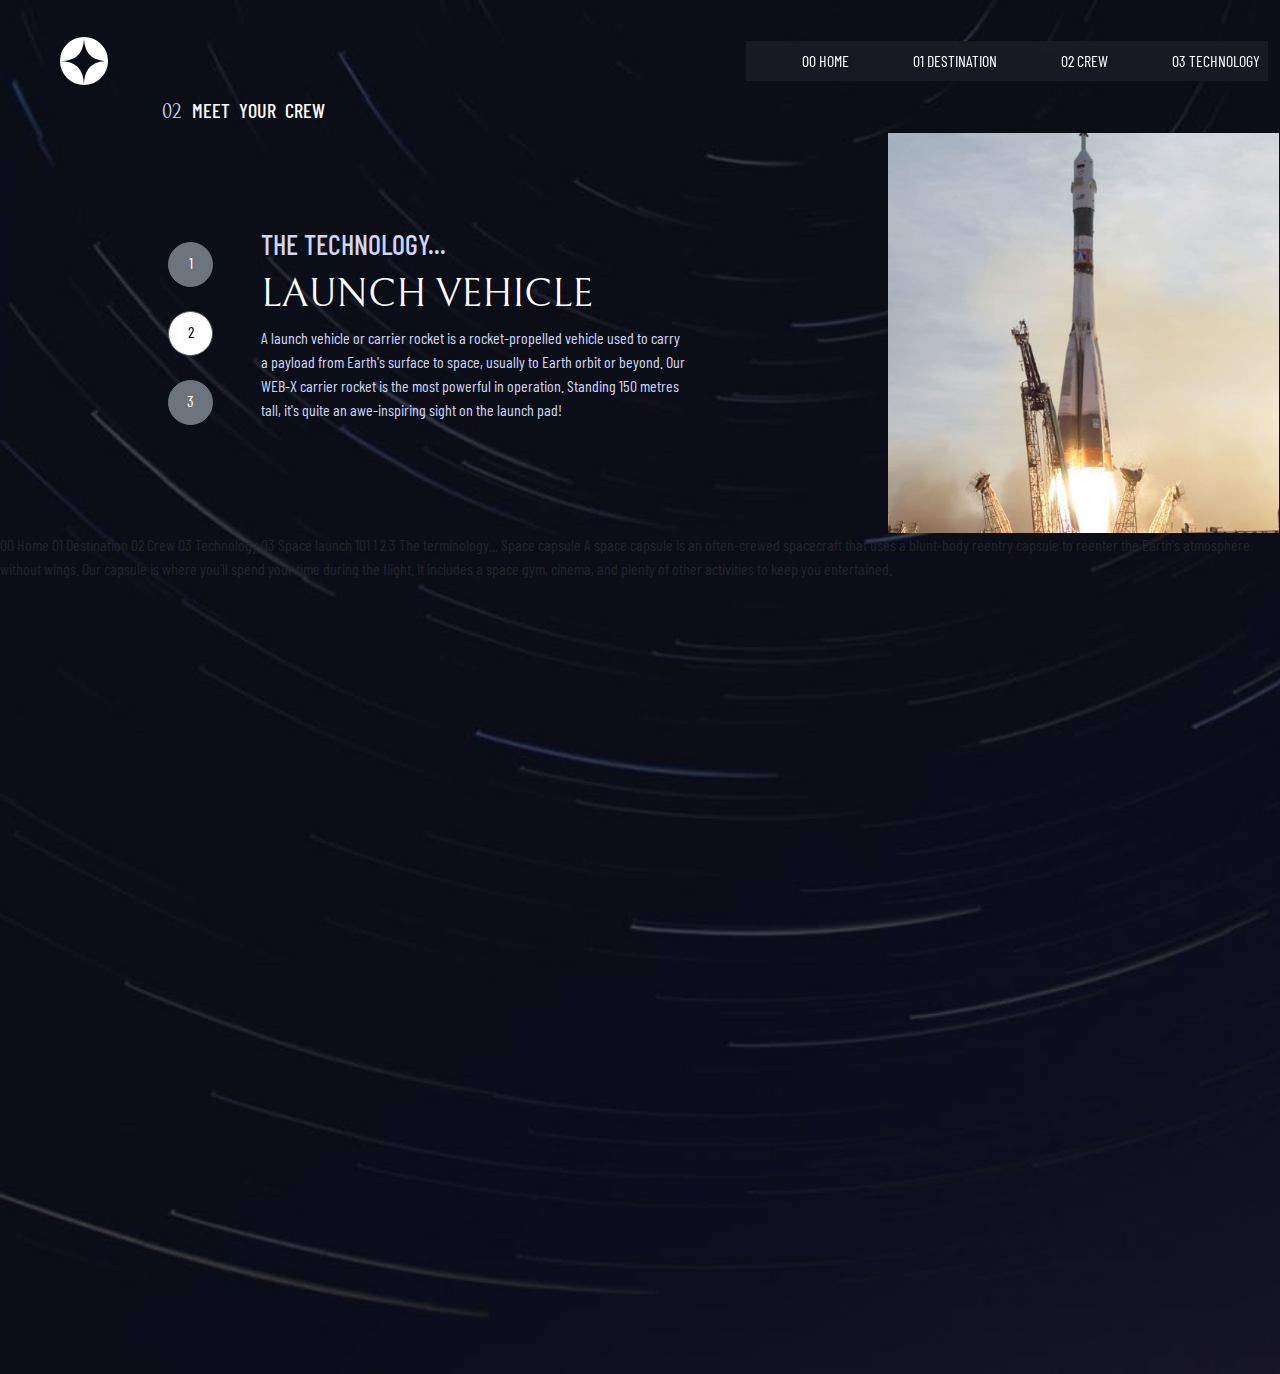
==== technology.html @ cfbf9705 "Space Tourism" ====
<!DOCTYPE html>
<html lang="en">

<head>
  <meta charset="UTF-8">
  <meta name="viewport" content="width=device-width, initial-scale=1.0">

  <link rel="icon" type="image/png" sizes="32x32" href="./assets/favicon-32x32.png">
  <link href="https://cdn.jsdelivr.net/npm/bootstrap@5.3.3/dist/css/bootstrap.min.css" rel="stylesheet">
  <script src="https://cdn.jsdelivr.net/npm/bootstrap@5.3.3/dist/js/bootstrap.bundle.min.js"></script>
  <link rel="stylesheet" href="destination.css">
  <link rel="preconnect" href="https://fonts.googleapis.com">
  <link rel="preconnect" href="https://fonts.gstatic.com" crossorigin>
  <link
    href="https://fonts.googleapis.com/css2?family=Barlow+Condensed:ital,wght@0,100;0,200;0,300;0,400;0,500;0,600;0,700;0,800;0,900;1,100;1,200;1,300;1,400;1,500;1,600;1,700;1,800;1,900&family=Barlow:ital,wght@0,100;0,200;0,300;0,400;0,500;0,600;0,700;0,800;0,900;1,100;1,200;1,300;1,400;1,500;1,600;1,700;1,800;1,900&family=Bellefair&display=swap"
    rel="stylesheet">
  <link rel="stylesheet" href="technology.css">
  <title>Frontend Mentor | Space tourism website</title>
</head>

<body>
  <!-- Offcanvas Navbar -->
  <div class="offcanvas offcanvas-end" id="offcanvasNavbar">
    <div class="offcanvas-header">
      <button type="button" class="btn-close text-white" data-bs-dismiss="offcanvas"></button>
    </div>
    <div class="offcanvas-body">
      <ul class="navbar-nav">
        <li class="nav-item"><a class="nav-link text-white" href="index.html">00 HOME</a>
        </li>
        <li class="nav-item"><a class="nav-link text-white" href="destination.html">01 DESTINATION</a></li>
        <li class="nav-item"><a class="nav-link text-white" href="crew.html">02 CREW</a></li>
        <li class="nav-item"><a class="nav-link text-white" href="technology.html">03 TECHNOLOGY</a></li>
      </ul>
    </div>
  </div>

  <!-- Main Navbar -->
  <nav class="navbar navbar-expand-sm mt-4 navbar-dark">
    <div class="container-fluid">
      <a class="navbar-brand ms-5" href="#">
        <img src="assets/shared/logo.svg" alt="Logo">
      </a>
      <button class="navbar-toggler" type="button" data-bs-toggle="offcanvas" data-bs-target="#offcanvasNavbar">
        <span class="navbar-toggler-icon"></span>
      </button>
      <div class="collapse navbar-collapse">
        <ul class="navbar-nav ms-auto ps-5 gap-5" id="nav">
          <li class="nav-item"><a class="nav-link text-white" href="index.html">00 HOME</a>
          </li>
          <li class="nav-item"><a class="nav-link text-white" href="destination.html">01 DESTINATION</a></li>
          <li class="nav-item"><a class="nav-link text-white" href="crew.html">02 CREW</a></li>
          <li class="nav-item"><a class="nav-link text-white" href="technology.html">03 TECHNOLOGY</a></li>
        </ul>
      </div>
    </div>
  </nav>

  <div class="container-fluid">
    <p id="para1" class="h5"><span id="first-para1">02 </span>MEET YOUR CREW </p>
    <div class="d-flex justify-content-end align-items-center" id="container-gap">
      <div class="d-flex align-items-center gap-5" id="border">
        <div class="gap-4 d-flex flex-column" id="techbtn">
        <a type="button" class="btn btn-secondary rounded-circle pt-2" href="#">1</a>
        <a type="button" class="btn btn-secondary rounded-circle pt-2 active" href="#">2</a>
        <a type="button" class="btn btn-secondary rounded-circle pt-2" href="#">3</a>
      </div>
      <div>
        <h3 class="para2">THE TECHNOLOGY...</h3>
        <h1 class="techname text-white">LAUNCH VEHICLE</h1>
        <p class="para3">
          A launch vehicle or carrier rocket is a rocket-propelled vehicle used to carry a payload from Earth's surface
          to space, usually to Earth orbit or beyond. Our WEB-X carrier rocket is the most powerful in operation.
          Standing 150 metres tall, it's quite an awe-inspiring sight on the launch pad!
        </p>
      </div>
      </div>
      <div>
        <img class="techimage" src="assets/technology/image-launch-vehicle-portrait.jpg">
      </div>
    </div>
  </div>

  00 Home
  01 Destination
  02 Crew
  03 Technology

  03 Space launch 101

  1
  2
  3

  The terminology...
  Space capsule

  A space capsule is an often-crewed spacecraft that uses a blunt-body reentry
  capsule to reenter the Earth's atmosphere without wings. Our capsule is where
  you'll spend your time during the flight. It includes a space gym, cinema,
  and plenty of other activities to keep you entertained.
  <script src="technology.js"></script>
</body>

</html>
---- destination.css ----
* {
    margin: 0;
    padding: 0;
    box-sizing: border-box;
}

body {
    background: url(assets/destination/background-destination-desktop.jpg);
    background-repeat: no-repeat;
    /* height:100vh; */
    background-size: cover;
    font-family: "Barlow Condensed", sans-serif;
    font-style: normal;

}

/* @media screen and (max-width:){
    
} */

#nav {
    background-color: #FFFFFF0D;
    backdrop-filter: blur(20px);
}
#offcanvasNavbar{
    background-color: #FFFFFF0D;
    backdrop-filter: blur(20px);
}
.navbar-nav .nav-link:hover{
    border-bottom: 3px solid white;
}
#para1 {
    color: #FFFFFF;
    word-spacing: 5px;
    margin-left: 150px;
    /* font-size: 35px; */
}

.destination-img {
    width: 300px;
}

#text-container {
    width: 400px;
}

#box-gap {
    gap: 150px;
}

#color {
    color: #D0D6F9;

}

#destination-name {
    font-family: "Bellefair", serif;
}

.text {
    color: #D0D6F9;
}

#details {
    color: #D0D6F9;
    margin-bottom: 0px;
}

#details-gap {
    gap: 100px;
}

.dist {
    font-size: 30px;
}

.travel {
    font-size: 30px;
}

#first-para1 {
    color: #D0D6F9;
}

@media screen and (max-width:786px) {
    body {
        background: url(assets/destination/background-destination-tablet.jpg);
        /* background-repeat: no-repeat; */
    }

    #box-gap {
        flex-direction: column;
        align-items: center;
        gap: 40px;
        text-align: center;
    }

    #destination-nav {
        display: flex;
        justify-content: center;
    }

    #details-gap {
        justify-content: center;
    }

    #para2 {
        font-size: 20px;
    }

    #destination-name {
        font-size: 100px;
    }

    #details {
        font-size: 25px;
    }

    .dist {
        font-size: 40px;
    }

    .travel {
        font-size: 40px;
    }
}

@media screen and (max-width:573px) {
    body {
        background: url(assets/destination/background-destination-mobile.jpg);
        height: 150vh;
        /* width: 400px; */
        background-repeat: no-repeat;
        background-size: cover;
    }
}

@media screen and (max-width:376px) {
    body {
        background: url(assets/destination/background-destination-mobile.jpg);
        height: 150vh;
        /* width: 400px; */
        background-repeat: no-repeat;
        background-size: cover;
    }

    .destination-img {
        width: 200px;
    }

    #destination-name {
        font-size: 50px;
    }

    #para2 {
        margin: 0px 30px;
    }

    #details {
        font-size: 20px;
    }

    .dist {
        font-size: 30px;
    }

    .travel {
        font-size: 30px;
    }

    #details-gap{
        flex-direction: column;
        gap:0px;
    }
}
---- technology.css ----
* {
    margin: 0;
    padding: 0;
    box-sizing: border-box;
}

body {
    background: url(assets/technology/background-technology-desktop.jpg);
    background-repeat: no-repeat;
    /* height:100vh; */
    height: 150vh;
    background-size: cover;
    font-family: "Barlow Condensed", sans-serif;
    font-style: normal;

}

#offcanvasNavbar {
    background-color: #FFFFFF0D;
    backdrop-filter: blur(20px);

}
.navbar-nav .nav-link:hover{
    border-bottom: 3px solid white;
}


#nav {
    background-color: #FFFFFF0D;
    backdrop-filter: blur(20px);
}
#para1 {
    color: #FFFFFF;
    word-spacing: 5px;
    /* text-align:justify; */
    /* margin-left: 200px; */
    /* margin-left: 150px; */
    /* font-size: 35px; */
}

#first-para1 {
    color: #D0D6F9;
    font-family: "Bellefair", serif;

}
.para2{
    color: #D0D6F9;
}
.para3{
    color: #D0D6F9;
    /* width: 300px; */
    /* border: 3px solid red; */
}
.techimage{
    /* width: 10px; */
    height: 400px;
    margin-right: -11px;
}
#border{
    /* border: 3px solid wheat; */
    width: 520px;
}
.btn{
    width: 45px;
    height: 45px;
}
#container-gap{
    gap:200px;
}
.techname{
    font-family: "Bellefair", serif;
}
#techbtn .active{
    background-color: #FFFFFF;
    color: black;
}

@media screen and (max-width:824px) {
    body {
        background: url(assets/technology/background-technology-tablet.jpg);
        /* background-repeat: no-repeat; */
        /* height: 150vh; */
    }
    #container-gap{
        flex-direction: column-reverse;
    }
    .techimage{
        width: 820px;
        margin-left: -11px;
        margin-top: 100px;
    }
    #border{
        flex-direction: column;
        text-align: center;
        /* justify-content: center; */
        /* align-items: center; */
        /* margin-left: 200px; */
        /* gap: 200px !important; */
    }
    #techbtn{
        /* display: flex; */
        flex-direction:row !important;
        /* border: 2px solid red; */
        justify-content: center;
        /* gap: 10px;  */
        align-items: center;
    }
    .para3{
        font-size: 30px;
        text-align:center;
    }
}
@media screen and (max-width:500px) {
    #border{
        margin-left: 200px;
    }
}
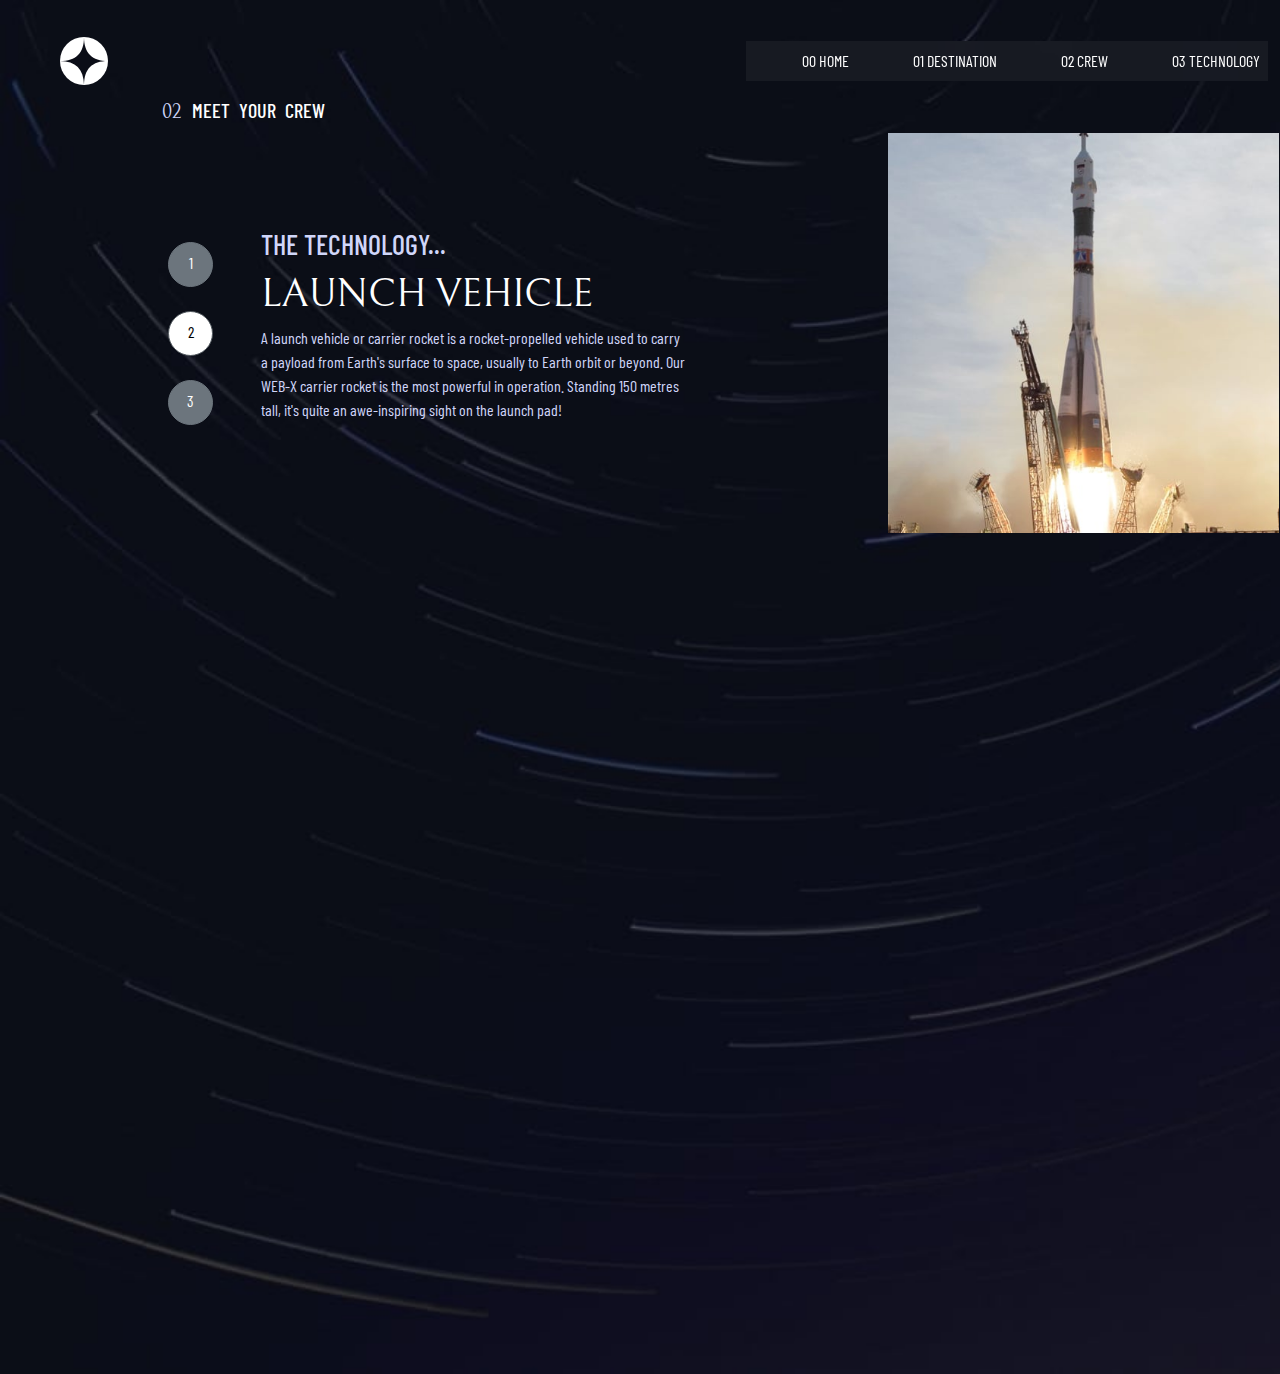
==== commit 77d417ec: "modified" ====
--- a/technology.html
+++ b/technology.html
@@ -61,44 +61,26 @@
     <div class="d-flex justify-content-end align-items-center" id="container-gap">
       <div class="d-flex align-items-center gap-5" id="border">
         <div class="gap-4 d-flex flex-column" id="techbtn">
-        <a type="button" class="btn btn-secondary rounded-circle pt-2" href="#">1</a>
-        <a type="button" class="btn btn-secondary rounded-circle pt-2 active" href="#">2</a>
-        <a type="button" class="btn btn-secondary rounded-circle pt-2" href="#">3</a>
-      </div>
-      <div>
-        <h3 class="para2">THE TECHNOLOGY...</h3>
-        <h1 class="techname text-white">LAUNCH VEHICLE</h1>
-        <p class="para3">
-          A launch vehicle or carrier rocket is a rocket-propelled vehicle used to carry a payload from Earth's surface
-          to space, usually to Earth orbit or beyond. Our WEB-X carrier rocket is the most powerful in operation.
-          Standing 150 metres tall, it's quite an awe-inspiring sight on the launch pad!
-        </p>
-      </div>
+          <a type="button" class="btn btn-secondary rounded-circle pt-2" href="#">1</a>
+          <a type="button" class="btn btn-secondary rounded-circle pt-2 active" href="#">2</a>
+          <a type="button" class="btn btn-secondary rounded-circle pt-2" href="#">3</a>
+        </div>
+        <div>
+          <h3 class="para2">THE TECHNOLOGY...</h3>
+          <h1 class="techname text-white">LAUNCH VEHICLE</h1>
+          <p class="para3">
+            A launch vehicle or carrier rocket is a rocket-propelled vehicle used to carry a payload from Earth's
+            surface
+            to space, usually to Earth orbit or beyond. Our WEB-X carrier rocket is the most powerful in operation.
+            Standing 150 metres tall, it's quite an awe-inspiring sight on the launch pad!
+          </p>
+        </div>
       </div>
       <div>
         <img class="techimage" src="assets/technology/image-launch-vehicle-portrait.jpg">
       </div>
     </div>
   </div>
-
-  00 Home
-  01 Destination
-  02 Crew
-  03 Technology
-
-  03 Space launch 101
-
-  1
-  2
-  3
-
-  The terminology...
-  Space capsule
-
-  A space capsule is an often-crewed spacecraft that uses a blunt-body reentry
-  capsule to reenter the Earth's atmosphere without wings. Our capsule is where
-  you'll spend your time during the flight. It includes a space gym, cinema,
-  and plenty of other activities to keep you entertained.
   <script src="technology.js"></script>
 </body>
 
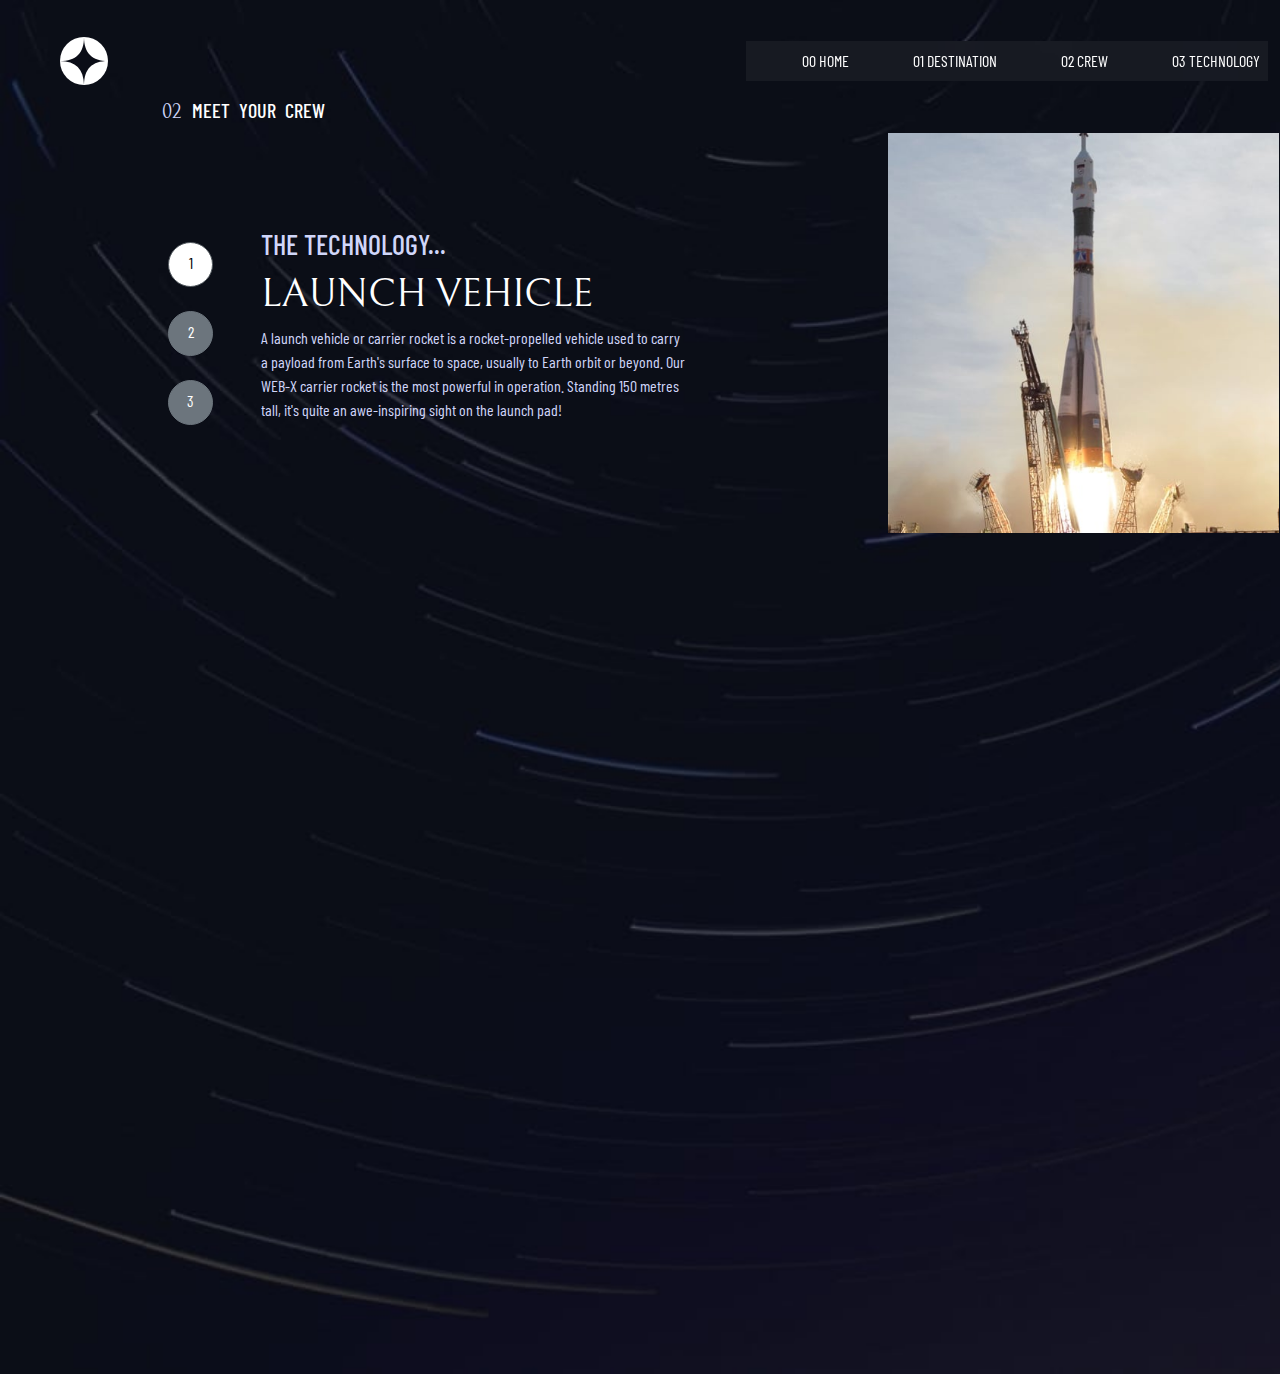
==== commit 7dcf1d72: "modified" ====
--- a/technology.html
+++ b/technology.html
@@ -61,8 +61,8 @@
     <div class="d-flex justify-content-end align-items-center" id="container-gap">
       <div class="d-flex align-items-center gap-5" id="border">
         <div class="gap-4 d-flex flex-column" id="techbtn">
-          <a type="button" class="btn btn-secondary rounded-circle pt-2" href="#">1</a>
-          <a type="button" class="btn btn-secondary rounded-circle pt-2 active" href="#">2</a>
+          <a type="button" class="btn btn-secondary rounded-circle pt-2 active" href="#">1</a>
+          <a type="button" class="btn btn-secondary rounded-circle pt-2 " href="#">2</a>
           <a type="button" class="btn btn-secondary rounded-circle pt-2" href="#">3</a>
         </div>
         <div>
